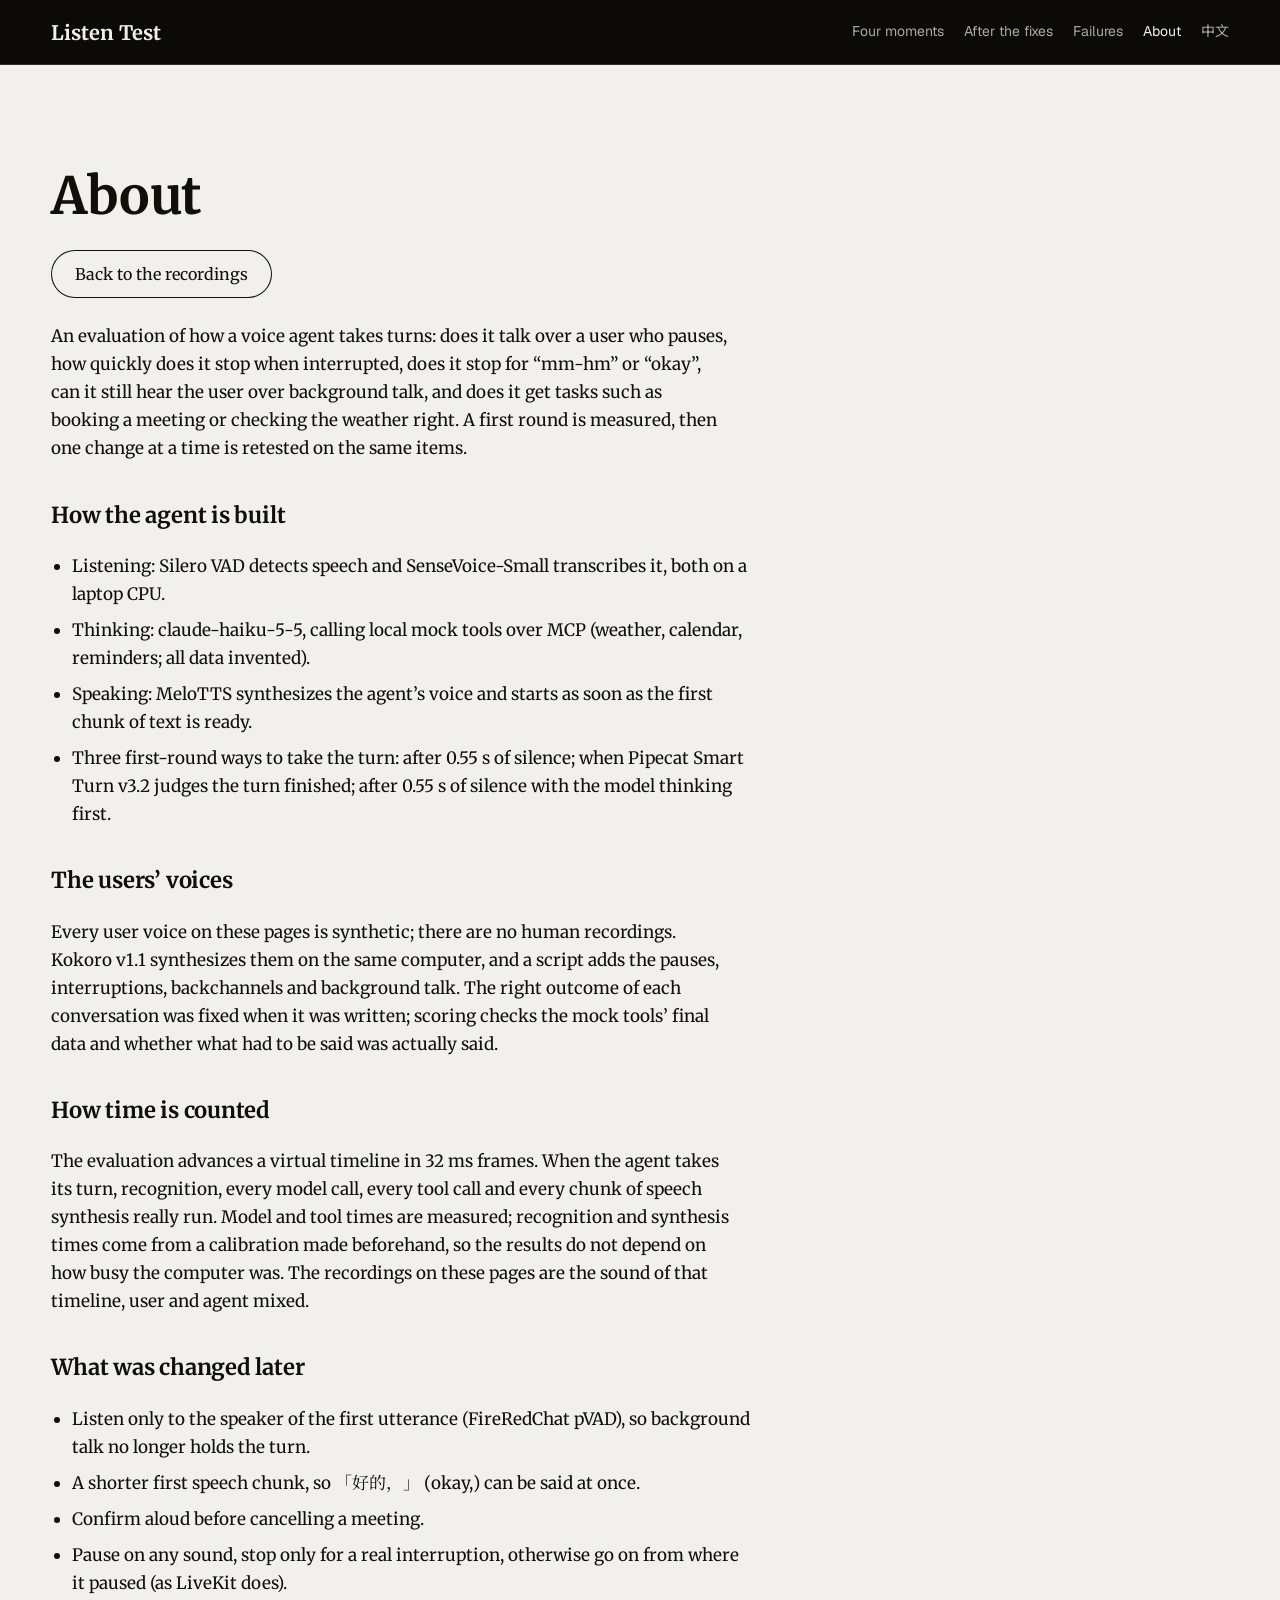
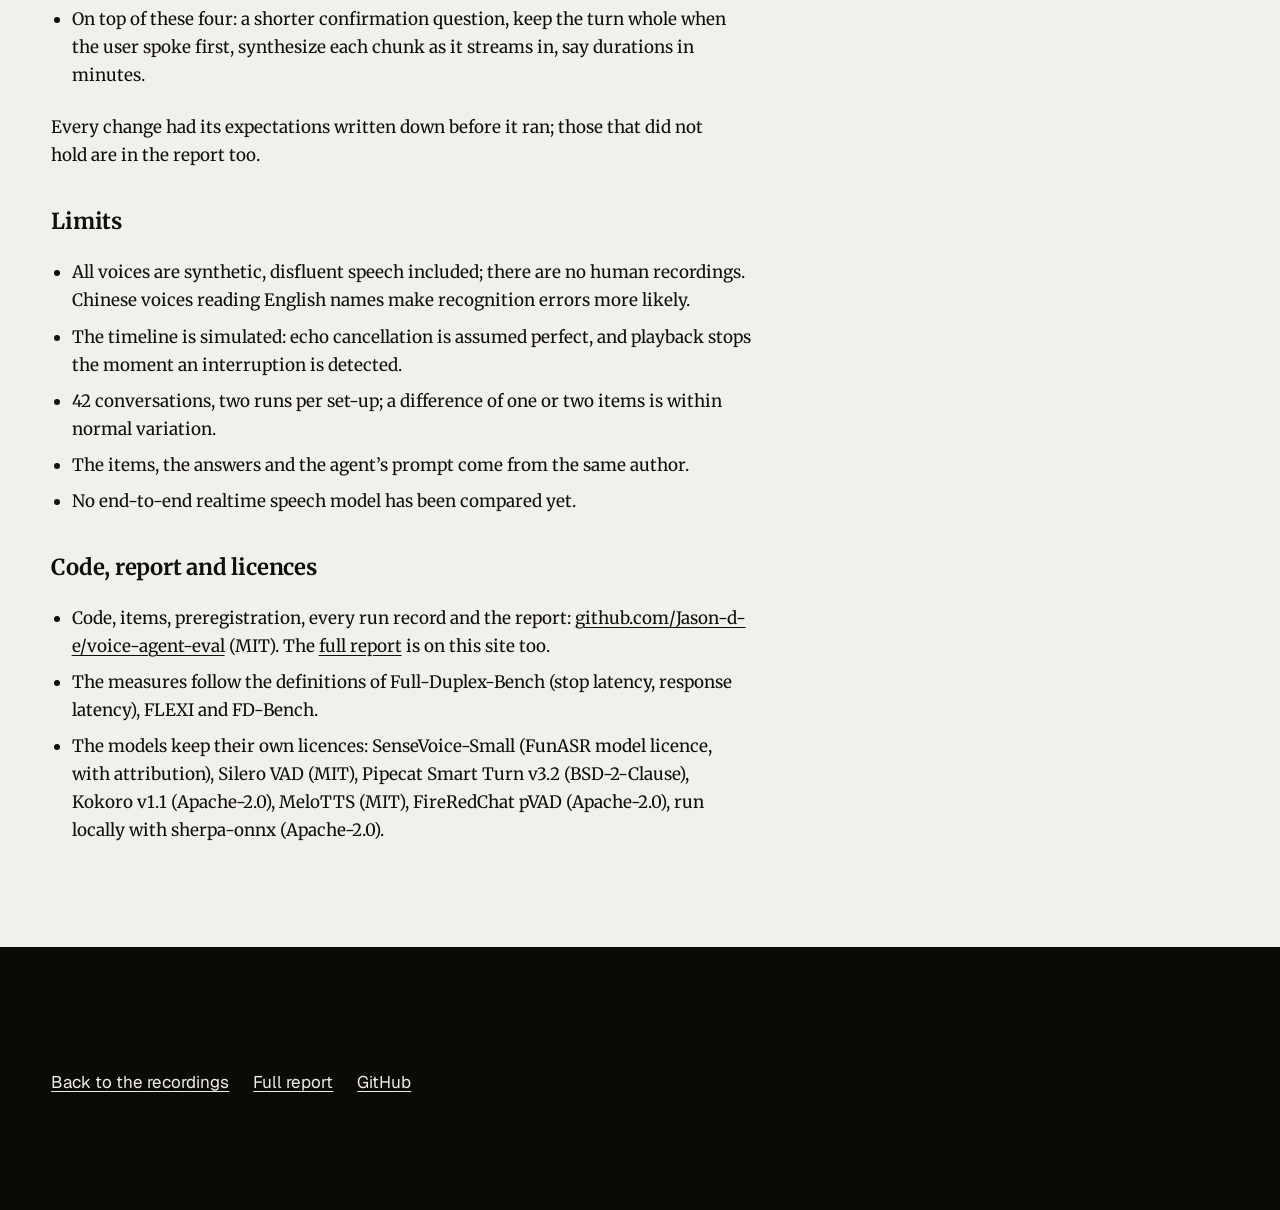
==== about-en.html @ 93f117f4 "Showcase: recordings, timelines and results of the voice agent evaluation" ====
<!doctype html>
<html lang="en">
<head>
<meta charset="utf-8">
<meta name="viewport" content="width=device-width, initial-scale=1">
<title>About · Listen Test</title>
<meta name="description" content="Which models Listen Test uses, where the voices come from, how time is counted, what was changed, and the limits.">
<meta name="theme-color" content="#232220">
<link rel="icon" href="favicon.svg" type="image/svg+xml">
<link rel="alternate" hreflang="zh-CN" href="about.html">
<link rel="stylesheet" href="fonts/fonts.css">
<link rel="stylesheet" href="tokens.css">
<link rel="stylesheet" href="kit.css">
<link rel="stylesheet" href="page.css">
</head>
<body>
<a class="skip" href="#main">Skip to the content</a>
<header class="mast k-night">
  <div class="k-wrap mast__in">
    <a class="wordmark" href="en.html">Listen Test</a>
    <nav aria-label="Page">
      <ul class="nav">
        <li><a href="en.html#moments">Four moments</a></li>
        <li><a href="en.html#changes">After the fixes</a></li>
        <li><a href="en.html#misses">Failures</a></li>
        <li><a href="about-en.html" aria-current="page">About</a></li>
        <li><a href="about.html" lang="zh-CN" hreflang="zh-CN">中文</a></li>
      </ul>
    </nav>
  </div>
</header>
<main id="main" class="doc k-sec">
  <div class="k-wrap">
    <div class="doc__in">
      <h1>About</h1>
      <p><a class="k-btn k-btn--ghost" href="en.html">Back to the recordings</a></p>

      <p>An evaluation of how a voice agent takes turns: does it talk over a user who pauses, how quickly does it stop when interrupted, does it stop for “mm-hm” or “okay”, can it still hear the user over background talk, and does it get tasks such as booking a meeting or checking the weather right. A first round is measured, then one change at a time is retested on the same items.</p>

      <h2>How the agent is built</h2>
      <ul>
        <li>Listening: Silero VAD detects speech and SenseVoice-Small transcribes it, both on a laptop CPU.</li>
        <li>Thinking: claude-haiku-5-5, calling local mock tools over MCP (weather, calendar, reminders; all data invented).</li>
        <li>Speaking: MeloTTS synthesizes the agent’s voice and starts as soon as the first chunk of text is ready.</li>
        <li>Three first-round ways to take the turn: after 0.55 s of silence; when Pipecat Smart Turn v3.2 judges the turn finished; after 0.55 s of silence with the model thinking first.</li>
      </ul>

      <h2>The users’ voices</h2>
      <p>Every user voice on these pages is synthetic; there are no human recordings. Kokoro v1.1 synthesizes them on the same computer, and a script adds the pauses, interruptions, backchannels and background talk. The right outcome of each conversation was fixed when it was written; scoring checks the mock tools’ final data and whether what had to be said was actually said.</p>

      <h2>How time is counted</h2>
      <p>The evaluation advances a virtual timeline in 32 ms frames. When the agent takes its turn, recognition, every model call, every tool call and every chunk of speech synthesis really run. Model and tool times are measured; recognition and synthesis times come from a calibration made beforehand, so the results do not depend on how busy the computer was. The recordings on these pages are the sound of that timeline, user and agent mixed.</p>

      <h2>What was changed later</h2>
      <ul>
        <li>Listen only to the speaker of the first utterance (FireRedChat pVAD), so background talk no longer holds the turn.</li>
        <li>A shorter first speech chunk, so 「好的，」 (okay,) can be said at once.</li>
        <li>Confirm aloud before cancelling a meeting.</li>
        <li>Pause on any sound, stop only for a real interruption, otherwise go on from where it paused (as LiveKit does).</li>
        <li>On top of these four: a shorter confirmation question, keep the turn whole when the user spoke first, synthesize each chunk as it streams in, say durations in minutes.</li>
      </ul>
      <p>Every change had its expectations written down before it ran; those that did not hold are in the report too.</p>

      <h2>Limits</h2>
      <ul>
        <li>All voices are synthetic, disfluent speech included; there are no human recordings. Chinese voices reading English names make recognition errors more likely.</li>
        <li>The timeline is simulated: echo cancellation is assumed perfect, and playback stops the moment an interruption is detected.</li>
        <li>42 conversations, two runs per set-up; a difference of one or two items is within normal variation.</li>
        <li>The items, the answers and the agent’s prompt come from the same author.</li>
        <li>No end-to-end realtime speech model has been compared yet.</li>
      </ul>

      <h2>Code, report and licences</h2>
      <ul>
        <li>Code, items, preregistration, every run record and the report: <a href="https://github.com/Jason-d-e/voice-agent-eval">github.com/Jason-d-e/voice-agent-eval</a> (MIT). The <a href="report.html">full report</a> is on this site too.</li>
        <li>The measures follow the definitions of Full-Duplex-Bench (stop latency, response latency), FLEXI and FD-Bench.</li>
        <li>The models keep their own licences: SenseVoice-Small (FunASR model licence, with attribution), Silero VAD (MIT), Pipecat Smart Turn v3.2 (BSD-2-Clause), Kokoro v1.1 (Apache-2.0), MeloTTS (MIT), FireRedChat pVAD (Apache-2.0), run locally with sherpa-onnx (Apache-2.0).</li>
      </ul>
    </div>
  </div>
</main>
<footer class="foot k-night">
  <div class="k-wrap">
    <ul class="foot__links">
      <li><a href="en.html">Back to the recordings</a></li>
      <li><a href="report.html">Full report</a></li>
      <li><a href="https://github.com/Jason-d-e/voice-agent-eval">GitHub</a></li>
    </ul>
  </div>
</footer>
<script type="module" src="kit.js"></script>
</body>
</html>
---- fonts/fonts.css ----
@import url("./merriweather/400.css");
@import url("./merriweather/700.css");
@import url("./geist/index.css");
@import url("./noto-serif-sc/400.css");
@import url("./noto-serif-sc/900.css");
@import url("./noto-sans-sc/400.css");
@import url("./noto-sans-sc/500.css");
---- tokens.css ----
/* The portfolio's colours, type, spacing and motion, for a project's own pages (demo, showcase, case page, prototype).
 * Same values as portfolio-site/src/styles/global.css: change them there first, then here.
 * Fonts are not loaded by this file. See 使用说明 (notes/作品集前端/轻量组件使用说明.md) for the two ways to load them. */
:root {
  /* light surfaces */
  --paper: oklch(0.955 0.006 85);
  --paper-2: oklch(0.925 0.008 85);
  --sheet: oklch(0.985 0.004 85);
  --ink: oklch(0.17 0.01 85);
  --ink-2: oklch(0.33 0.01 85);
  --muted: oklch(0.45 0.01 85);
  --rule: oklch(0.84 0.008 85);
  --rule-2: oklch(0.89 0.007 85);
  /* dark surfaces */
  --night: oklch(0.145 0.008 85);
  --night-2: oklch(0.2 0.008 85);
  --night-rule: oklch(0.3 0.008 85);
  --on-night: oklch(0.95 0.005 85);
  --on-night-2: oklch(0.74 0.008 85);
  /* one signal: green on light, lime on dark. Red only for "stopped / failed". */
  --signal: oklch(0.43 0.11 152);
  --signal-tint: oklch(0.93 0.035 152);
  --lime: oklch(0.9 0.19 122);
  --stop: oklch(0.5 0.18 30);
  --black: oklch(0 0.005 85);
  --focus: oklch(0.55 0.2 255);
  --focus-night: oklch(0.86 0.12 95);

  /* type: a serif for titles, big numbers and running text; a grotesk for small type and controls */
  --display: "Merriweather", "Noto Serif SC", "Songti SC", serif;
  --read: "Merriweather", "Noto Serif SC", "Songti SC", serif;
  --sans: "Geist Variable", "Noto Sans SC", system-ui, sans-serif;

  /* space: steps of 4; text columns no wider than --measure */
  --gutter: clamp(20px, 4vw, 56px);
  --measure: 45em;
  --radius: 12px;
  --radius-lg: 16px;

  /* motion: one curve for things that arrive, one spring for things that are pressed */
  --ease: cubic-bezier(0.22, 1, 0.36, 1);
  --spring: linear(0, 0.009, 0.035 2.1%, 0.141 4.4%, 0.723 12.9%, 0.938 16.7%, 1.017, 1.077, 1.121, 1.149 24.3%, 1.159, 1.163, 1.161, 1.154 29.9%, 1.129 32.8%, 1.051 39.6%, 1.017 43.1%, 0.991, 0.977 51%, 0.974 53.8%, 0.975 57.1%, 0.997 69.8%, 1.003 76.9%, 1);
}

* { box-sizing: border-box; }
html { -webkit-text-size-adjust: 100%; }
body { margin: 0; background: var(--paper); color: var(--ink); font-family: var(--sans); font-size: 17px; line-height: 1.65; -webkit-font-smoothing: antialiased; }
h1, h2, h3, p, ol, ul, figure { margin: 0; }
h1, h2, h3 { font-family: var(--display); font-weight: 700; line-height: 1.15; letter-spacing: -0.01em; text-wrap: balance; }
html[lang="zh-CN"] h1, html[lang="zh-CN"] h2, html[lang="zh-CN"] h3 { font-weight: 900; letter-spacing: 0; }
a { color: inherit; text-underline-offset: 0.2em; text-decoration-thickness: 1px; }
img, video, svg { display: block; max-width: 100%; }
button { font: inherit; color: inherit; }
:focus-visible { outline: 2px solid var(--focus); outline-offset: 3px; border-radius: 4px; }
.k-night :focus-visible { outline-color: var(--focus-night); }
---- kit.css ----
/* The light pieces a project page may take from the portfolio (needs tokens.css). Class names start with k-.
 * Nothing here is heavy: no 3D, no shader, no page-wide scroll effects. Motion only runs when kit.js has put
 * the class "k-motion" on <html> (it does not when the system asks for less motion). */

/* ---------- layout ---------- */
.k-wrap { width: min(1240px, 100% - var(--gutter) * 2); margin-inline: auto; }
.k-night { background: var(--night); color: var(--on-night); }
.k-sec { padding-block: clamp(56px, 8vw, 112px); }
.k-head { display: grid; gap: 12px; margin-bottom: clamp(24px, 4vw, 48px); max-width: 720px; }
.k-head h2 { font-size: clamp(28px, 3.4vw, 44px); }
.k-head p { color: var(--ink-2); }
/* sentences that are read, not scanned: the lead under a title, a paragraph of a case page */
.k-head p, .k-read { font-family: var(--read); font-weight: 400; }
.k-night .k-head p { color: var(--on-night-2); }

/* ---------- small type ---------- */
.k-label { font-size: 13px; line-height: 1.4; color: var(--muted); }
.k-night .k-label { color: var(--on-night-2); }
.k-num { font-variant-numeric: tabular-nums; }
.k-big { font-family: var(--display); font-weight: 400; font-size: clamp(34px, 4.2vw, 60px); line-height: 1; color: var(--signal); }
.k-night .k-big { color: var(--lime); }

/* ---------- buttons: one filled button per group, the rest outlined ---------- */
.k-btn { display: inline-flex; align-items: center; gap: 12px; min-height: 48px; padding: 0 24px; border: 0; border-radius: 999px; background: var(--ink); color: var(--paper); font-size: 16px; font-weight: 500; text-decoration: none; cursor: pointer; transition: transform 320ms var(--spring), background-color 200ms var(--ease), color 200ms var(--ease); }
.k-btn:hover { background: var(--ink-2); }
.k-btn:active { transform: scale(0.96); }
.k-night .k-btn { background: var(--lime); color: var(--night); }
.k-night .k-btn:hover { background: var(--on-night); }
.k-btn--ghost { background: transparent; color: inherit; box-shadow: inset 0 0 0 1px currentColor; }
.k-btn--ghost:hover { background: var(--ink); color: var(--paper); }
.k-night .k-btn--ghost { background: transparent; color: inherit; }
.k-night .k-btn--ghost:hover { background: var(--on-night); color: var(--night); }
.k-btn[disabled] { opacity: 0.5; cursor: default; }

/* ---------- tags and marks ---------- */
.k-tag { display: inline-flex; align-items: center; min-height: 28px; padding: 0 12px; border-radius: 999px; border: 1px solid var(--rule); font-size: 13px; color: var(--ink-2); white-space: nowrap; }
.k-night .k-tag { border-color: var(--night-rule); color: var(--on-night-2); }
.k-mark { display: inline-flex; align-items: center; min-height: 24px; padding: 0 8px; border-radius: 6px; font-size: 12px; white-space: nowrap; }
.k-mark--yes { background: var(--signal-tint); color: var(--signal); }
.k-mark--no { box-shadow: inset 0 0 0 1px var(--rule); color: var(--muted); }
.k-mark--stop { background: color-mix(in oklch, var(--stop) 12%, var(--sheet)); color: var(--stop); }

/* ---------- a card, and a row of key numbers ---------- */
.k-card { padding: 24px; border-radius: var(--radius-lg); background: var(--sheet); box-shadow: inset 0 0 0 1px var(--rule-2); }
.k-keys { display: grid; grid-template-columns: repeat(auto-fit, minmax(200px, 1fr)); gap: 16px; padding: 0; list-style: none; }
.k-keys li { display: grid; gap: 8px; align-content: start; padding: 24px; border-radius: var(--radius-lg); background: var(--sheet); box-shadow: inset 0 0 0 1px var(--rule-2); }
.k-keys .k-keys-l { font-weight: 500; }
.k-keys .k-keys-f { font-size: 13px; color: var(--muted); }

/* ---------- rows of results: a label, a figure, a bar with the 95% interval and the result on it ---------- */
.k-rows { padding: 0; list-style: none; }
.k-rows li { display: grid; grid-template-columns: minmax(0, 1.3fr) 6.5em minmax(120px, 1fr); gap: 16px; align-items: center; padding: 12px 0; border-top: 1px solid var(--rule-2); font-size: 15px; }
.k-rows .k-v { text-align: right; white-space: nowrap; font-weight: 500; font-variant-numeric: tabular-nums; }
.k-bar { position: relative; height: 16px; border-radius: 4px; background: repeating-linear-gradient(90deg, var(--rule) 0 1px, transparent 1px 25%), var(--paper-2); }
.k-bar i { position: absolute; top: 6px; height: 4px; border-radius: 4px; background: var(--ink-2); left: var(--from); width: calc(var(--to) - var(--from)); }
.k-bar b { position: absolute; top: 3px; left: var(--at); width: 10px; height: 10px; margin-left: -4px; border-radius: 4px; background: var(--signal); box-shadow: 0 0 0 2px var(--sheet); }
@media (max-width: 700px) { .k-rows li { grid-template-columns: minmax(0, 1fr) auto; } .k-rows .k-bar { grid-column: 1 / -1; } }

/* ---------- tabs (one panel at a time; kit.js does the switching) ---------- */
.k-tabs { display: flex; flex-wrap: wrap; gap: 8px; margin-bottom: 16px; }
.k-tabs button { min-height: 44px; padding: 0 16px; border-radius: 999px; border: 1px solid var(--rule); background: transparent; color: var(--ink-2); font-size: 14px; cursor: pointer; transition: transform 320ms var(--spring), background-color 200ms var(--ease), color 200ms var(--ease), border-color 200ms var(--ease); }
.k-tabs button:hover { border-color: var(--ink); color: var(--ink); }
.k-tabs button:active { transform: scale(0.95); }
.k-tabs button[aria-selected="true"] { background: var(--ink); border-color: var(--ink); color: var(--paper); }

/* ---------- a quoted source: the sentence, then where it is from ---------- */
.k-quote { padding: 16px 20px; border-left: 2px solid var(--signal); background: var(--sheet); border-radius: 0 var(--radius) var(--radius) 0; }
.k-quote cite { display: block; margin-top: 8px; font-style: normal; font-size: 13px; color: var(--muted); }

/* ---------- a term with a one-sentence explanation (title attribute as the plain fallback) ---------- */
.k-term { text-decoration: underline dotted; text-decoration-thickness: 1px; text-underline-offset: 0.24em; cursor: help; }

/* ---------- light motion: three effects, each used sparingly ---------- */
/* 1) a block rises into place when it comes on screen: add data-k-rise (and style="--i:1" to stagger) */
.k-motion [data-k-rise] { opacity: 0; transform: translateY(16px); transition: opacity 600ms var(--ease) calc(var(--i, 0) * 70ms), transform 700ms var(--ease) calc(var(--i, 0) * 70ms); }
.k-motion [data-k-rise].k-in { opacity: 1; transform: none; }
/* 2) a title arrives piece by piece: add data-k-title to the heading */
.k-ch { display: inline-block; white-space: nowrap; }
.k-motion [data-k-title] .k-ch { opacity: 0; transform: translateY(0.5em); transition: opacity 300ms linear calc(var(--c) * 40ms), transform 700ms var(--ease) calc(var(--c) * 40ms); }
.k-motion [data-k-title].k-in .k-ch { opacity: 1; transform: none; }
/* 3) a key number counts up to its value: add data-k-count (kit.js writes the digits) */
@media (prefers-reduced-motion: reduce) { .k-btn, .k-tabs button { transition: none; } }
---- page.css ----
/* Hallmark · theme: none, the portfolio kit by request (tokens.css and kit.css from portfolio-site/kit, not a Hallmark theme) · hero: the title and one real recording · nav: masthead · footer: next step and links · imagery: the evaluation's own recordings and timelines · posture: restrained */
/* The showcase's own pieces, on top of the portfolio kit (tokens.css, kit.css): the header, the recordings with
 * their timelines and transcripts, tables, and the latency path. Quiet by design: no motion here except the
 * playhead that follows a recording while it plays. */

[hidden] { display: none !important; }
html, body { overflow-x: clip; }
.visually-hidden { position: absolute; width: 1px; height: 1px; overflow: hidden; clip-path: inset(50%); white-space: nowrap; }
.skip { position: absolute; left: 16px; top: -64px; z-index: 10; padding: 8px 16px; border-radius: 999px; background: var(--ink); color: var(--paper); }
.skip:focus { top: 12px; }

/* ---------- header and footer ---------- */
.mast { border-bottom: 1px solid var(--night-rule); }
.mast__in { display: flex; flex-wrap: wrap; align-items: center; justify-content: space-between; gap: 8px 24px; min-height: 64px; padding-block: 8px; }
.wordmark { font-family: var(--display); font-weight: 700; font-size: 20px; text-decoration: none; }
html[lang="zh-CN"] .wordmark { font-weight: 900; }
.nav { display: flex; flex-wrap: wrap; gap: 4px 20px; padding: 0; list-style: none; font-size: 14px; }
.nav a { display: inline-flex; align-items: center; min-height: 44px; color: var(--on-night-2); text-decoration: none; }
.nav a:hover, .nav a[aria-current="page"] { color: var(--on-night); }
.foot { padding-block: clamp(48px, 7vw, 96px); }
.foot__line { font-family: var(--display); font-size: clamp(22px, 2.6vw, 32px); line-height: 1.3; max-width: 26em; }
html[lang="zh-CN"] .foot__line { font-weight: 900; }
.foot__links { display: flex; flex-wrap: wrap; gap: 4px 24px; margin: 24px 0 16px; padding: 0; list-style: none; }
.foot__links a { display: inline-flex; align-items: center; min-height: 44px; color: var(--on-night); }

/* ---------- hero: the title, then one real conversation ---------- */
.hero { padding-block: clamp(48px, 7vw, 96px) clamp(48px, 6vw, 80px); }
.hero__in { display: grid; gap: clamp(32px, 4vw, 48px); }
@media (min-width: 1100px) { .hero__in { grid-template-columns: minmax(0, 5fr) minmax(0, 7fr); align-items: start; } .hero h1 { font-size: clamp(36px, 3.8vw, 60px); } }
.hero__head { margin-bottom: 0; max-width: 820px; }
.hero h1 { font-size: clamp(36px, 5.2vw, 72px); }
.hero__head p:last-child { font-size: clamp(17px, 1.5vw, 20px); max-width: 34em; }
.hero__clip { color: var(--on-night); display: grid; gap: 16px; padding: clamp(16px, 2.4vw, 24px); border-radius: var(--radius-lg); background: var(--night-2); box-shadow: inset 0 0 0 1px var(--night-rule); }

/* ---------- bands: every other section sits on the second paper ---------- */
.band { background: var(--paper-2); }

/* ---------- players ---------- */
.player { display: flex; flex-wrap: wrap; align-items: center; gap: 8px 16px; }
.player audio { width: 100%; max-width: 360px; }
.js .player audio { display: none; }
/* without the script the browser's own controls play the recordings; the custom buttons and tabs would do nothing */
html:not(.js) [data-play], html:not(.js) .player .readout, html:not(.js) .k-tabs { display: none; }
.readout { font-variant-numeric: tabular-nums; }
.k-btn[data-state="loading"] { opacity: 0.7; }

/* ---------- timelines: the user's level above, the agent's below, both from the saved recording ---------- */
.clip { margin: 0; }
.timeline { width: 100%; height: clamp(96px, 12vw, 148px); }
.timeline .tick { stroke: var(--rule); stroke-width: 1; vector-effect: non-scaling-stroke; }
.timeline .env-user { fill: var(--ink-2); }
.timeline .env-agent { fill: var(--signal); }
.timeline .cut { fill: none; stroke: var(--muted); stroke-dasharray: 4 4; vector-effect: non-scaling-stroke; }
.timeline .stop { stroke: var(--ink); stroke-width: 2; vector-effect: non-scaling-stroke; }
.timeline .mark { stroke: var(--stop); stroke-width: 1.5; stroke-dasharray: 3 5; vector-effect: non-scaling-stroke; }
.timeline .playhead { stroke: var(--ink); stroke-width: 1.5; vector-effect: non-scaling-stroke; opacity: 0; transition: opacity 200ms var(--ease); }
.clip.is-playing .playhead { opacity: 1; }
.k-night .timeline .tick { stroke: var(--night-rule); }
.k-night .timeline .env-user { fill: var(--on-night-2); }
.k-night .timeline .env-agent { fill: var(--lime); }
.k-night .timeline .stop, .k-night .timeline .playhead { stroke: var(--on-night); }
.k-night .timeline .cut { stroke: var(--on-night-2); }
.keyline { display: flex; flex-wrap: wrap; gap: 4px 20px; margin-top: 8px; }
.lane-key { display: inline-flex; align-items: center; gap: 8px; }
.key { display: inline-block; width: 14px; height: 8px; border-radius: 2px; }
.key--user { background: var(--ink-2); }
.key--agent { background: var(--signal); }
.key--stop { width: 2px; height: 14px; background: var(--ink); }
.k-night .key--user { background: var(--on-night-2); }
.k-night .key--agent { background: var(--lime); }
.k-night .key--stop { background: var(--on-night); }

/* ---------- transcripts: what was said, when; the line being heard is marked while it plays ---------- */
.lines { display: grid; padding: 0; list-style: none; font-size: 15px; }
.lines li { display: grid; grid-template-columns: 3.5em 4.5em minmax(0, 1fr); gap: 12px; padding: 8px 4px; border-top: 1px solid var(--rule-2); }
.lines .who, .lines .at { font-size: 13px; color: var(--muted); }
.lines .at { font-variant-numeric: tabular-nums; }
.lines .agent .said { color: var(--ink-2); }
.lines li.is-now { background: var(--signal-tint); border-radius: 6px; }
.lines li.is-now .said { color: var(--ink); }
.k-night .lines li { border-top-color: var(--night-rule); }
.k-night .lines .who, .k-night .lines .at { color: var(--on-night-2); }
.k-night .lines .said { color: var(--on-night); }
.k-night .lines .agent .said { color: var(--on-night-2); }
.k-night .lines li.is-now { background: var(--night); }
.k-night .lines li.is-now .said { color: var(--lime); }

/* ---------- the four moments ---------- */
.panel { display: grid; gap: 20px; }
.panel:focus-visible { outline-offset: 4px; }
.panel__text { display: grid; gap: 12px; max-width: 46em; }
.panel h3, .pair h3, .miss h3 { font-size: 22px; }

/* ---------- before and after ---------- */
.pairs { display: grid; gap: 16px; padding: 0; margin-bottom: 24px; list-style: none; }
.pair { display: grid; gap: 16px; }
.pair .k-read { max-width: 52em; }
.pair__players { display: flex; flex-wrap: wrap; gap: 12px 24px; }

/* ---------- tables ---------- */
.results { display: grid; gap: 12px; margin-top: 16px; }
.tbl { position: relative; overflow-x: auto; }
.tbl:focus-visible { outline-offset: 2px; }
.tbl table, .spec { width: 100%; border-collapse: collapse; font-size: 15px; }
.tbl th, .tbl td, .spec th, .spec td { padding: 12px 16px 12px 0; text-align: left; vertical-align: top; border-top: 1px solid var(--rule-2); }
.tbl thead th { border-top: 0; font-size: 13px; font-weight: 500; color: var(--muted); white-space: nowrap; }
.tbl tbody th { font-weight: 400; min-width: 12em; }
.tbl td { white-space: nowrap; font-variant-numeric: tabular-nums; }
.tbl tbody tr:first-child th, .tbl tbody tr:first-child td { border-top-color: var(--rule); }
.spec tr:first-child th, .spec tr:first-child td { border-top: 0; }
.spec th { width: 9em; font-weight: 500; color: var(--ink-2); }
.note { max-width: 60em; }
.note summary { cursor: pointer; min-height: 44px; display: inline-flex; align-items: center; color: var(--ink-2); }
.note p { margin-top: 4px; }
.panel__text, .pair .k-read, .doc__in p, .doc__in li { max-width: 40em; }

/* ---------- the latency path ---------- */
.path { display: grid; gap: 24px; margin: 0; }
.path__row { display: grid; grid-template-columns: 7em repeat(6, minmax(0, 1fr)); gap: 8px; align-items: stretch; padding: 0; list-style: none; }
.path__name { align-self: center; font-family: var(--display); font-weight: 700; font-size: 18px; }
html[lang="zh-CN"] .path__name { font-weight: 900; }
.node { display: grid; gap: 4px; align-content: center; padding: 12px; border-radius: var(--radius); box-shadow: inset 0 0 0 1px var(--rule); font-size: 15px; }
.node--long { box-shadow: inset 0 0 0 1px var(--ink-2); }
.node--late { color: var(--muted); }
.node--signal { grid-column: span 2; background: var(--signal-tint); box-shadow: none; color: var(--signal); font-weight: 500; }
.node--end { font-weight: 500; }

/* ---------- failures ---------- */
.misses { display: grid; grid-template-columns: repeat(auto-fit, minmax(min(100%, 280px), 1fr)); gap: 16px; padding: 0; list-style: none; }
.miss { display: grid; gap: 12px; align-content: start; }
.status { display: flex; flex-wrap: wrap; align-items: center; gap: 8px; font-size: 14px; color: var(--ink-2); }

/* ---------- about and report ---------- */
.doc { max-width: 100%; }
.doc__in { display: grid; gap: 24px; max-width: 46em; }
.doc__in h1 { font-size: clamp(32px, 4vw, 52px); }
.doc__in h2 { font-size: 22px; margin-top: 16px; }
.doc__in ul { display: grid; gap: 8px; padding-left: 1.2em; }
.doc__in p, .doc__in li { font-family: var(--read); }
.report { max-width: 50em; display: grid; gap: 16px; }
.report > * { min-width: 0; }
.report h1 { font-size: clamp(30px, 3.6vw, 44px); }
.report h2 { font-size: 26px; margin-top: 24px; }
.report h3 { font-size: 20px; margin-top: 16px; }
.report p, .report li { font-family: var(--read); }
.report ul, .report ol { display: grid; gap: 8px; padding-left: 1.2em; }
.report table { font-size: 14px; }
.report code { font-size: 0.9em; padding: 1px 4px; border-radius: 4px; background: var(--paper-2); }
.report pre { overflow-x: auto; padding: 16px; border-radius: var(--radius); background: var(--sheet); box-shadow: inset 0 0 0 1px var(--rule-2); }

@media (max-width: 760px) {
  .path__row { grid-template-columns: repeat(2, minmax(0, 1fr)); }
  .path__name { grid-column: 1 / -1; }
  .lines li { grid-template-columns: 2.6em 3.8em minmax(0, 1fr); gap: 8px; }
}
@media (prefers-reduced-motion: reduce) { .timeline .playhead { transition: none; } }
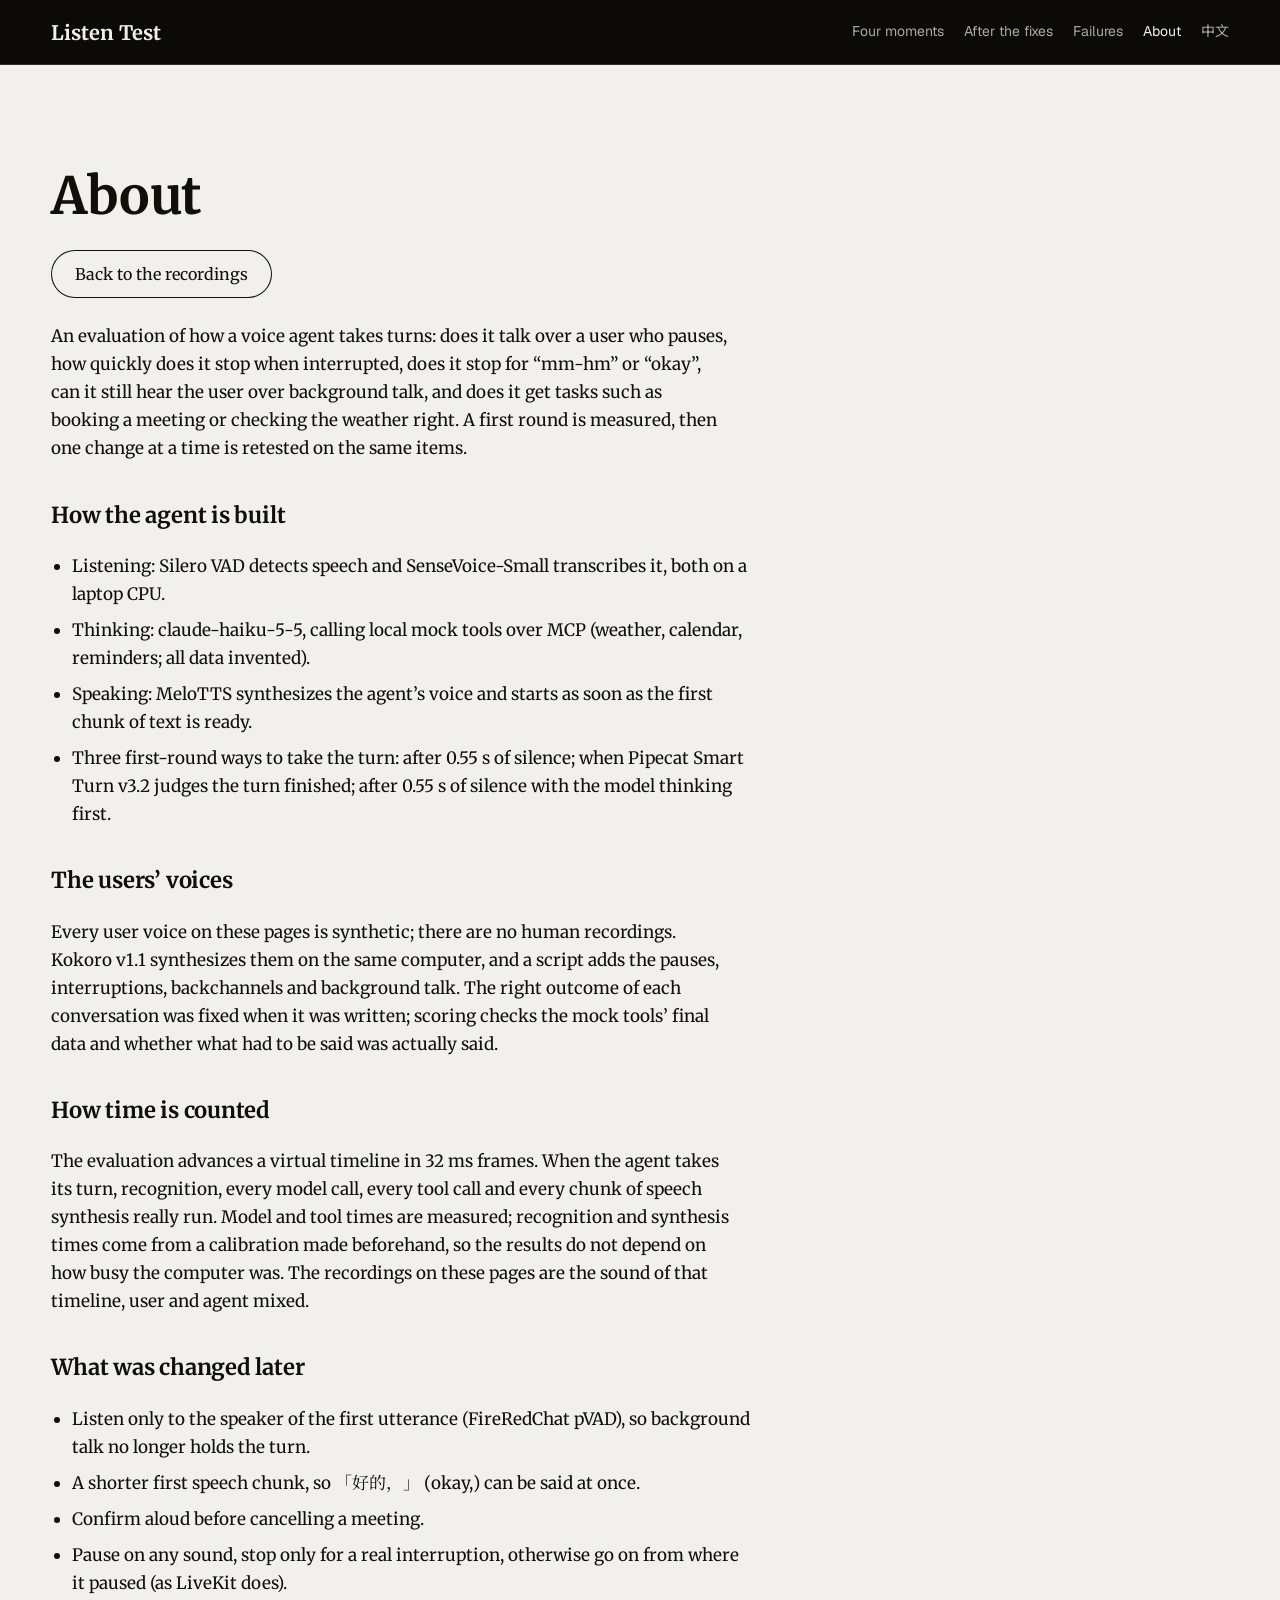
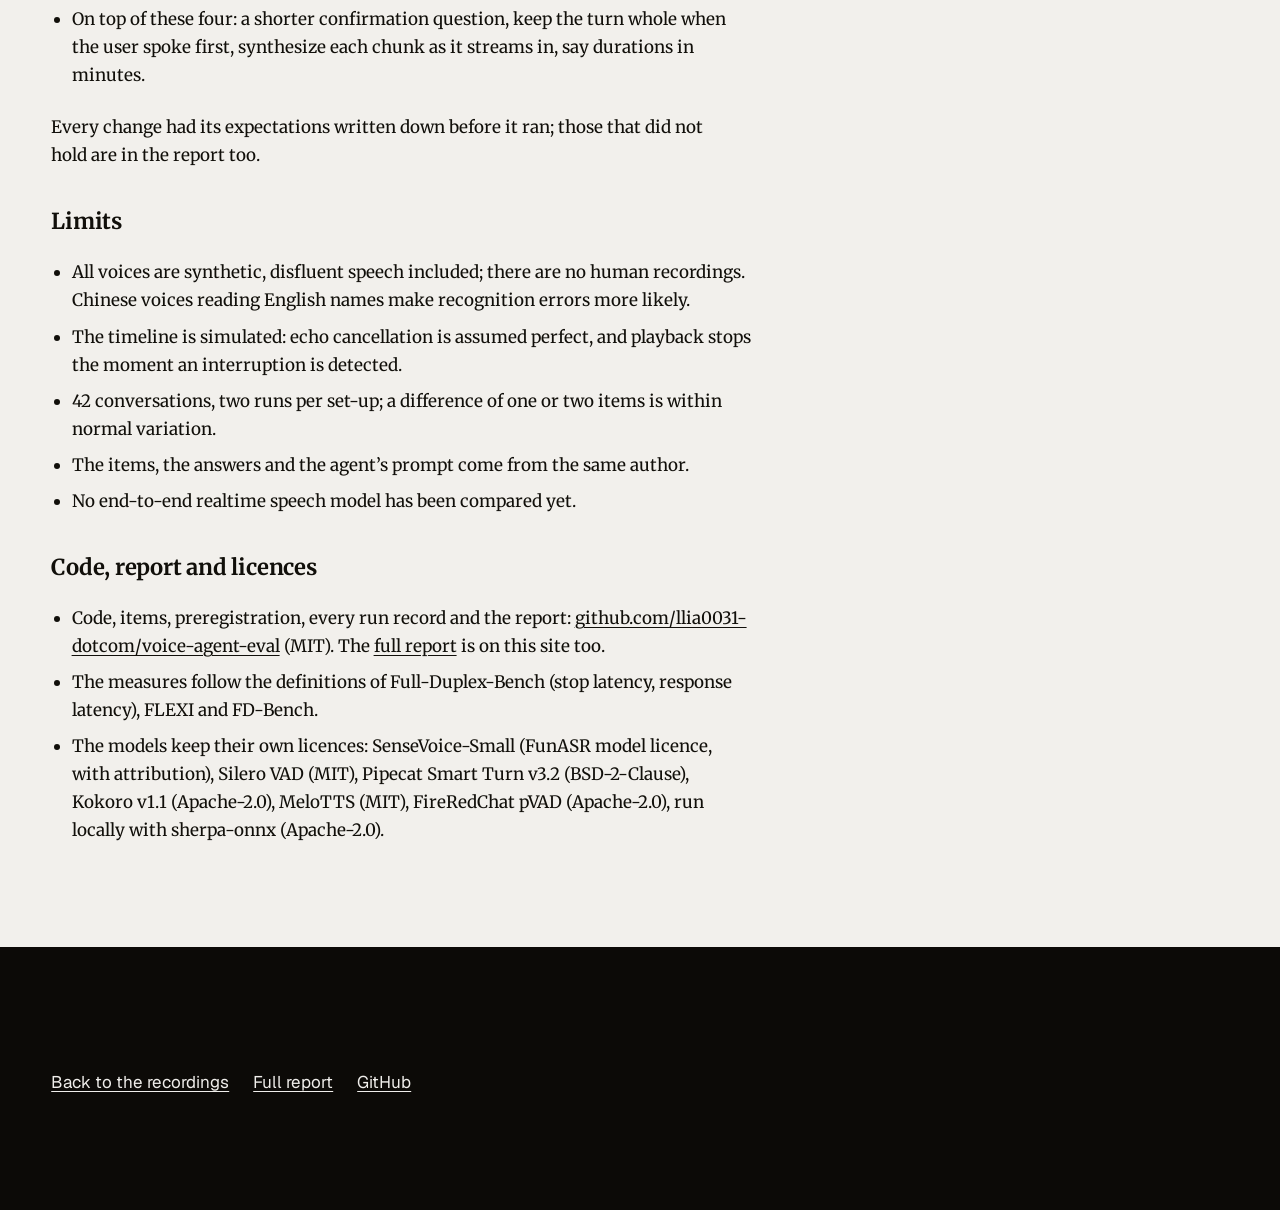
==== commit 21749c5a: "Update links to the new GitHub address" ====
--- a/about-en.html
+++ b/about-en.html
@@ -72,7 +72,7 @@
 
       <h2>Code, report and licences</h2>
       <ul>
-        <li>Code, items, preregistration, every run record and the report: <a href="https://github.com/Jason-d-e/voice-agent-eval">github.com/Jason-d-e/voice-agent-eval</a> (MIT). The <a href="report.html">full report</a> is on this site too.</li>
+        <li>Code, items, preregistration, every run record and the report: <a href="https://github.com/llia0031-dotcom/voice-agent-eval">github.com/llia0031-dotcom/voice-agent-eval</a> (MIT). The <a href="report.html">full report</a> is on this site too.</li>
         <li>The measures follow the definitions of Full-Duplex-Bench (stop latency, response latency), FLEXI and FD-Bench.</li>
         <li>The models keep their own licences: SenseVoice-Small (FunASR model licence, with attribution), Silero VAD (MIT), Pipecat Smart Turn v3.2 (BSD-2-Clause), Kokoro v1.1 (Apache-2.0), MeloTTS (MIT), FireRedChat pVAD (Apache-2.0), run locally with sherpa-onnx (Apache-2.0).</li>
       </ul>
@@ -84,7 +84,7 @@
     <ul class="foot__links">
       <li><a href="en.html">Back to the recordings</a></li>
       <li><a href="report.html">Full report</a></li>
-      <li><a href="https://github.com/Jason-d-e/voice-agent-eval">GitHub</a></li>
+      <li><a href="https://github.com/llia0031-dotcom/voice-agent-eval">GitHub</a></li>
     </ul>
   </div>
 </footer>
